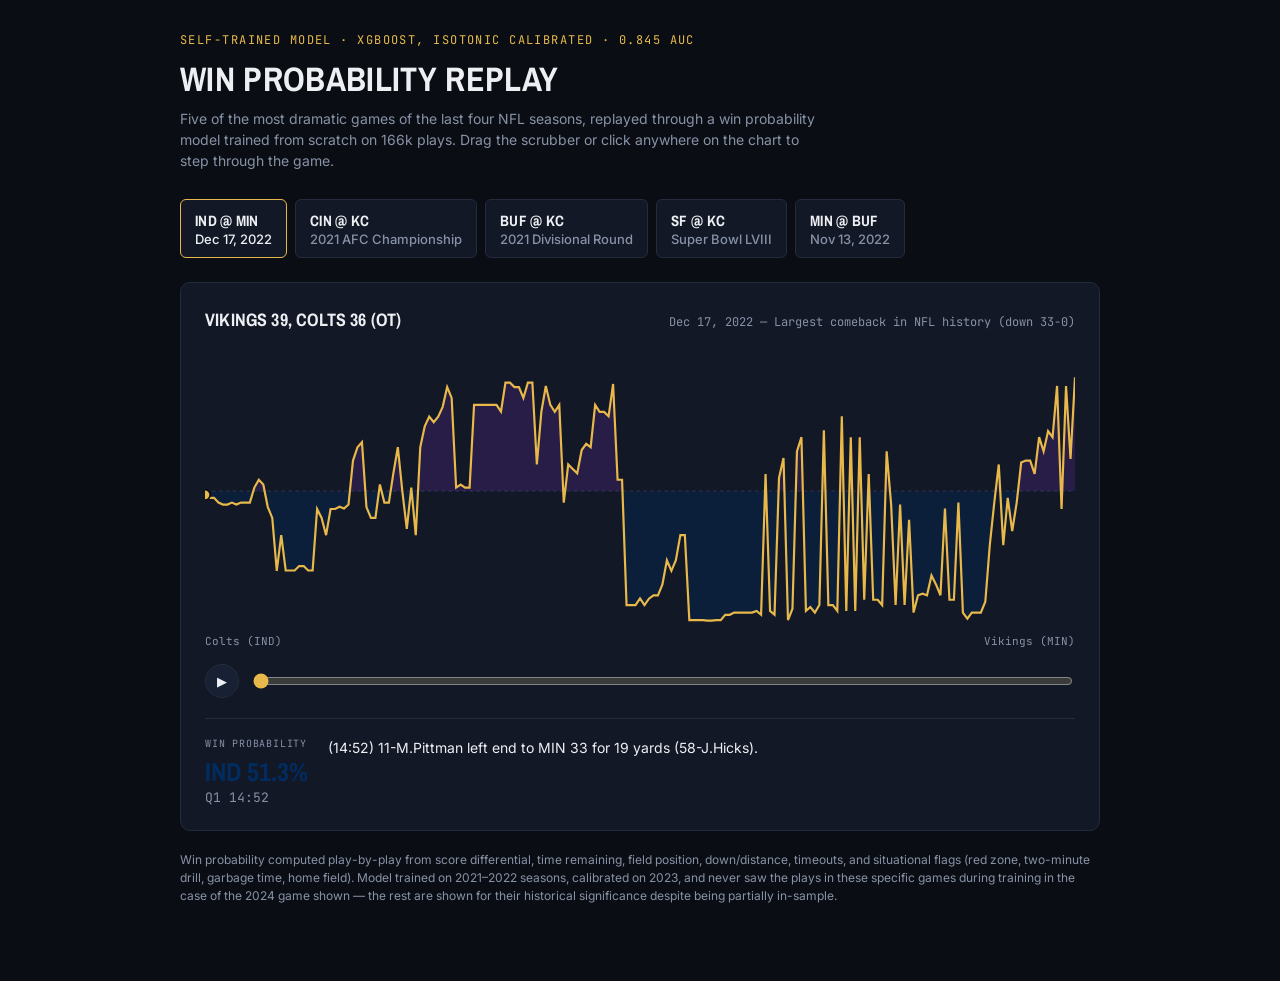
==== frontend/index.html @ 07e44526 "Add semantic HTML, meta tags, ARIA labels, and subtle motion Standalone demo was missing a viewport/" ====
<!DOCTYPE html>
<html lang="en">
<head>
<meta charset="UTF-8">
<meta name="viewport" content="width=device-width, initial-scale=1">
<title>Win Probability Replay</title>
<meta name="description" content="A win probability model trained from scratch on 166k NFL plays, replaying five of the most dramatic games of the last four seasons play by play.">
<meta name="theme-color" content="#0A0E14">
<meta property="og:type" content="website">
<meta property="og:title" content="NFL Win Probability Replay">
<meta property="og:description" content="A win probability model trained from scratch on 166k NFL plays, replaying five of the most dramatic games of the last four seasons play by play.">
<meta name="twitter:card" content="summary">
<meta name="twitter:title" content="NFL Win Probability Replay">
<meta name="twitter:description" content="A win probability model trained from scratch on 166k NFL plays, replaying five of the most dramatic games of the last four seasons play by play.">
<link rel="icon" href="data:image/svg+xml,%3Csvg xmlns='http://www.w3.org/2000/svg' viewBox='0 0 100 100'%3E%3Ctext y='.9em' font-size='90'%3E%F0%9F%8F%88%3C/text%3E%3C/svg%3E">
<link rel="preconnect" href="https://fonts.googleapis.com">
<link href="https://fonts.googleapis.com/css2?family=Archivo+Narrow:wght@600;700&family=Inter:wght@400;500;600&family=JetBrains+Mono:wght@400;500&display=swap" rel="stylesheet">
<style>
  :root {
    --bg: #0A0E14;
    --panel: #121826;
    --panel-2: #182034;
    --border: #232B3D;
    --text: #EDEFF3;
    --text-secondary: #8892A6;
    --gold: #E8B94A;
  }
  * { box-sizing: border-box; }
  body {
    margin: 0;
    background: var(--bg);
    color: var(--text);
    font-family: 'Inter', system-ui, sans-serif;
    padding: 32px 24px 64px;
  }
  .wrap { max-width: 920px; margin: 0 auto; }
  .eyebrow {
    font-family: 'JetBrains Mono', monospace;
    font-size: 12px;
    letter-spacing: 0.12em;
    text-transform: uppercase;
    color: var(--gold);
    margin: 0 0 8px;
  }
  h1 {
    font-family: 'Archivo Narrow', sans-serif;
    font-weight: 700;
    font-size: 34px;
    letter-spacing: 0.01em;
    margin: 0 0 6px;
    text-transform: uppercase;
  }
  .sub {
    color: var(--text-secondary);
    font-size: 14px;
    margin: 0 0 28px;
    max-width: 640px;
    line-height: 1.5;
  }
  .game-picker {
    display: flex;
    flex-wrap: wrap;
    gap: 8px;
    margin-bottom: 24px;
  }
  .game-btn {
    background: var(--panel);
    border: 1px solid var(--border);
    color: var(--text-secondary);
    font-family: 'Inter', sans-serif;
    font-size: 13px;
    font-weight: 500;
    padding: 10px 14px;
    border-radius: 6px;
    cursor: pointer;
    text-align: left;
    transition: border-color 0.15s ease, color 0.15s ease, transform 0.15s ease;
  }
  .game-btn:hover { border-color: #3A445C; transform: translateY(-1px); }
  .game-btn:active { transform: translateY(0); }
  .game-btn.active {
    border-color: var(--gold);
    color: var(--text);
  }
  .game-btn .matchup {
    font-family: 'Archivo Narrow', sans-serif;
    font-weight: 700;
    font-size: 15px;
    color: var(--text);
    text-transform: uppercase;
    letter-spacing: 0.02em;
  }
  .panel {
    background: var(--panel);
    border: 1px solid var(--border);
    border-radius: 10px;
    padding: 24px;
  }
  .panel-content {
    animation: wp-fade-in 0.25s ease;
  }
  @keyframes wp-fade-in {
    from { opacity: 0; transform: translateY(2px); }
    to { opacity: 1; transform: translateY(0); }
  }
  .panel-header {
    display: flex;
    justify-content: space-between;
    align-items: baseline;
    margin-bottom: 4px;
    flex-wrap: wrap;
    gap: 8px;
  }
  .game-title {
    font-family: 'Archivo Narrow', sans-serif;
    font-weight: 700;
    font-size: 18px;
    text-transform: uppercase;
    letter-spacing: 0.01em;
  }
  .game-context {
    font-size: 12px;
    color: var(--text-secondary);
    font-family: 'JetBrains Mono', monospace;
  }
  .chart-area { position: relative; margin: 20px 0 8px; }
  svg { display: block; width: 100%; height: auto; cursor: crosshair; }
  .team-labels {
    display: flex;
    justify-content: space-between;
    font-family: 'JetBrains Mono', monospace;
    font-size: 11px;
    color: var(--text-secondary);
    margin-top: -4px;
  }
  .readout {
    margin-top: 20px;
    padding-top: 18px;
    border-top: 1px solid var(--border);
    display: flex;
    gap: 20px;
    align-items: flex-start;
  }
  .readout-stat { flex-shrink: 0; min-width: 96px; }
  .readout-label {
    font-family: 'JetBrains Mono', monospace;
    font-size: 10px;
    text-transform: uppercase;
    letter-spacing: 0.08em;
    color: var(--text-secondary);
    margin-bottom: 4px;
  }
  .readout-value {
    font-family: 'Archivo Narrow', sans-serif;
    font-weight: 700;
    font-size: 26px;
  }
  .readout-time {
    font-family: 'JetBrains Mono', monospace;
    font-size: 13px;
    color: var(--text-secondary);
  }
  .readout-desc {
    font-size: 14px;
    line-height: 1.5;
    color: var(--text);
    flex: 1;
  }
  .controls {
    display: flex;
    align-items: center;
    gap: 12px;
    margin-top: 16px;
  }
  .play-btn {
    background: var(--panel-2);
    border: 1px solid var(--border);
    color: var(--text);
    width: 34px; height: 34px;
    border-radius: 50%;
    cursor: pointer;
    display: flex;
    align-items: center;
    justify-content: center;
    font-size: 13px;
    flex-shrink: 0;
  }
  .play-btn:hover { border-color: var(--gold); }
  .play-btn:active { transform: scale(0.92); }
  .play-btn {
    transition: border-color 0.15s ease, transform 0.1s ease;
  }
  input[type="range"] {
    flex: 1;
    accent-color: var(--gold);
  }
  #scrubDot {
    transition: cx 0.12s linear, cy 0.12s linear;
  }
  .footnote {
    font-size: 12px;
    color: var(--text-secondary);
    margin-top: 20px;
    line-height: 1.5;
  }
  :focus-visible {
    outline: 2px solid var(--gold);
    outline-offset: 2px;
  }
  @media (prefers-reduced-motion: reduce) {
    * { transition-duration: 0.01ms !important; animation-duration: 0.01ms !important; }
  }
</style>
</head>
<body>
<div class="wrap">
  <header>
    <p class="eyebrow">Self-trained model &middot; XGBoost, isotonic calibrated &middot; 0.845 AUC</p>
    <h1>Win probability replay</h1>
    <p class="sub">Five of the most dramatic games of the last four NFL seasons, replayed through a win probability model trained from scratch on 166k plays. Drag the scrubber or click anywhere on the chart to step through the game.</p>
  </header>

  <main>
    <div class="game-picker" id="gamePicker" role="group" aria-label="Select a game to replay"></div>

    <div class="panel">
      <div class="panel-content">
        <div class="panel-header">
          <div class="game-title" id="gameTitle"></div>
          <div class="game-context" id="gameContext"></div>
        </div>
        <div class="chart-area">
          <svg id="chart" viewBox="0 0 1000 320" preserveAspectRatio="none" role="img" aria-label="Win probability chart for the selected play"></svg>
        </div>
        <div class="team-labels">
          <span id="awayLabel"></span>
          <span id="homeLabel"></span>
        </div>
        <div class="controls">
          <button class="play-btn" id="playBtn" aria-label="Play" aria-pressed="false">&#9654;</button>
          <input type="range" id="scrubber" min="0" max="100" value="0" aria-label="Play scrubber">
        </div>
        <div class="readout" aria-live="polite">
          <div class="readout-stat">
            <div class="readout-label">Win probability</div>
            <div class="readout-value" id="wpValue">--</div>
            <div class="readout-time" id="timeValue">--</div>
          </div>
          <div class="readout-desc" id="descValue">Select a play to see the win probability swing.</div>
        </div>
      </div>
    </div>
  </main>

  <footer>
    <p class="footnote">Win probability computed play-by-play from score differential, time remaining, field position, down/distance, timeouts, and situational flags (red zone, two-minute drill, garbage time, home field). Model trained on 2021&ndash;2022 seasons, calibrated on 2023, and never saw the plays in these specific games during training in the case of the 2024 game shown &mdash; the rest are shown for their historical significance despite being partially in-sample.</p>
  </footer>
</div>

<script>
const TEAM_COLORS = {
  MIN: '#4F2683', IND: '#002C5F', KC: '#E31837', CIN: '#FB4F14',
  BUF: '#00338D', SF: '#AA0000'
};
const TEAM_NAMES = {
  MIN: 'Vikings', IND: 'Colts', KC: 'Chiefs', CIN: 'Bengals',
  BUF: 'Bills', SF: '49ers'
};

let GAMES = {};
let currentGameId = null;
let playIndex = 0;
let playTimer = null;

async function loadData() {
  const res = await fetch('games_data.json');
  if (!res.ok) throw new Error(`Failed to fetch games_data.json (${res.status})`);
  GAMES = await res.json();
  const ids = Object.keys(GAMES);
  buildPicker(ids);
  selectGame(ids[0]);
}

function buildPicker(ids) {
  const picker = document.getElementById('gamePicker');
  picker.innerHTML = '';
  ids.forEach(id => {
    const g = GAMES[id];
    const btn = document.createElement('button');
    btn.className = 'game-btn' + (id === currentGameId ? ' active' : '');
    btn.setAttribute('aria-pressed', id === currentGameId ? 'true' : 'false');
    btn.innerHTML = `<div class="matchup">${g.away} @ ${g.home}</div><div>${g.label.split(' \u2014 ')[1] || ''}</div>`;
    btn.onclick = () => selectGame(id);
    btn.dataset.id = id;
    picker.appendChild(btn);
  });
}

function selectGame(id) {
  currentGameId = id;
  playIndex = 0;
  stopPlay();
  document.querySelectorAll('.game-btn').forEach(b => {
    const isActive = b.dataset.id === id;
    b.classList.toggle('active', isActive);
    b.setAttribute('aria-pressed', isActive ? 'true' : 'false');
  });
  const g = GAMES[id];
  document.getElementById('gameTitle').textContent = g.label.split(' \u2014 ')[0];
  document.getElementById('gameContext').textContent = g.label.split(' \u2014 ').slice(1).join(' \u2014 ');
  document.getElementById('awayLabel').textContent = `${TEAM_NAMES[g.away] || g.away} (${g.away})`;
  document.getElementById('homeLabel').textContent = `${TEAM_NAMES[g.home] || g.home} (${g.home})`;
  document.getElementById('scrubber').max = g.plays.length - 1;
  document.getElementById('scrubber').value = 0;
  drawChart(g);
  updateReadout(0);

  // Retrigger the fade-in whisper on the panel content each time the game changes.
  const content = document.querySelector('.panel-content');
  content.style.animation = 'none';
  void content.offsetWidth;
  content.style.animation = '';
}

function drawChart(g) {
  const svg = document.getElementById('chart');
  const n = g.plays.length;
  const W = 1000, H = 320, MID = H / 2;
  const homeColor = TEAM_COLORS[g.home] || '#E8B94A';
  const awayColor = TEAM_COLORS[g.away] || '#5FA8D3';

  const pts = g.plays.map((p, i) => {
    const x = (i / (n - 1)) * W;
    const y = H - (p[2] / 100) * H;
    return [x, y];
  });

  const linePath = 'M ' + pts.map(p => p.join(',')).join(' L ');
  const areaAbove = 'M0,' + MID + ' L ' + pts.map(p => p.join(',')).join(' L ') + ' L ' + W + ',' + MID + ' Z';

  svg.innerHTML = `
    <line x1="0" y1="${MID}" x2="${W}" y2="${MID}" stroke="#232B3D" stroke-width="2" stroke-dasharray="4,4"/>
    <clipPath id="clipAbove"><rect x="0" y="0" width="${W}" height="${MID}"/></clipPath>
    <clipPath id="clipBelow"><rect x="0" y="${MID}" width="${W}" height="${MID}"/></clipPath>
    <path d="${areaAbove}" fill="${homeColor}" fill-opacity="0.35" clip-path="url(#clipAbove)"/>
    <path d="${areaAbove}" fill="${awayColor}" fill-opacity="0.35" clip-path="url(#clipBelow)"/>
    <path d="${linePath}" fill="none" stroke="#E8B94A" stroke-width="2.5"/>
    <circle id="scrubDot" cx="0" cy="${MID}" r="6" fill="#E8B94A" stroke="#0A0E14" stroke-width="2"/>
  `;

  svg.onclick = (e) => {
    const rect = svg.getBoundingClientRect();
    const frac = (e.clientX - rect.left) / rect.width;
    const idx = Math.round(frac * (n - 1));
    playIndex = Math.max(0, Math.min(n - 1, idx));
    document.getElementById('scrubber').value = playIndex;
    updateReadout(playIndex);
  };
}

function updateReadout(idx) {
  const g = GAMES[currentGameId];
  const p = g.plays[idx];
  const [q, secsLeft, homeWp, desc] = p;
  const dot = document.getElementById('scrubDot');
  const n = g.plays.length;
  const x = (idx / (n - 1)) * 1000;
  const y = 320 - (homeWp / 100) * 320;
  if (dot) { dot.setAttribute('cx', x); dot.setAttribute('cy', y); }

  const leadingTeam = homeWp >= 50 ? g.home : g.away;
  const leadingPct = homeWp >= 50 ? homeWp : 100 - homeWp;
  document.getElementById('wpValue').textContent = `${leadingTeam} ${leadingPct.toFixed(1)}%`;
  document.getElementById('wpValue').style.color = TEAM_COLORS[leadingTeam] || '#E8B94A';

  // secsLeft counts down within the current period (max 900, i.e. 15:00).
  // secsLeft % 900 === 0 means the period just started (15:00 on the clock),
  // not that no time remains - `|| 900` corrects that edge case.
  const inQuarter = secsLeft % 900 || (secsLeft > 0 ? 900 : 0);
  const mm = Math.floor(inQuarter / 60);
  const ss = Math.floor(inQuarter % 60);
  document.getElementById('timeValue').textContent = `Q${q} ${mm}:${ss.toString().padStart(2,'0')}`;
  document.getElementById('descValue').textContent = desc || '(No play description)';
}

document.getElementById('scrubber').addEventListener('input', (e) => {
  playIndex = parseInt(e.target.value);
  updateReadout(playIndex);
});

function stopPlay() {
  clearInterval(playTimer);
  playTimer = null;
  const btn = document.getElementById('playBtn');
  btn.innerHTML = '&#9654;';
  btn.setAttribute('aria-label', 'Play');
  btn.setAttribute('aria-pressed', 'false');
}

function togglePlay() {
  const g = GAMES[currentGameId];
  if (playTimer) {
    stopPlay();
    return;
  }
  if (playIndex >= g.plays.length - 1) playIndex = 0;
  const btn = document.getElementById('playBtn');
  btn.innerHTML = '&#10074;&#10074;';
  btn.setAttribute('aria-label', 'Pause');
  btn.setAttribute('aria-pressed', 'true');
  playTimer = setInterval(() => {
    playIndex++;
    if (playIndex >= g.plays.length) {
      stopPlay();
      playIndex = g.plays.length - 1;
      return;
    }
    document.getElementById('scrubber').value = playIndex;
    updateReadout(playIndex);
  }, 90);
}

document.getElementById('playBtn').addEventListener('click', togglePlay);

document.addEventListener('keydown', (e) => {
  const g = GAMES[currentGameId];
  if (!g) return;
  if (e.key === 'ArrowRight') {
    e.preventDefault();
    stopPlay();
    playIndex = Math.min(g.plays.length - 1, playIndex + 1);
    document.getElementById('scrubber').value = playIndex;
    updateReadout(playIndex);
  } else if (e.key === 'ArrowLeft') {
    e.preventDefault();
    stopPlay();
    playIndex = Math.max(0, playIndex - 1);
    document.getElementById('scrubber').value = playIndex;
    updateReadout(playIndex);
  } else if (e.key === ' ') {
    e.preventDefault();
    togglePlay();
  }
});

loadData().catch((err) => {
  console.error(err);
  document.getElementById('gameTitle').textContent = 'Failed to load game data';
  document.getElementById('gameContext').textContent = String(err.message || err);
});
</script>
</body>
</html>
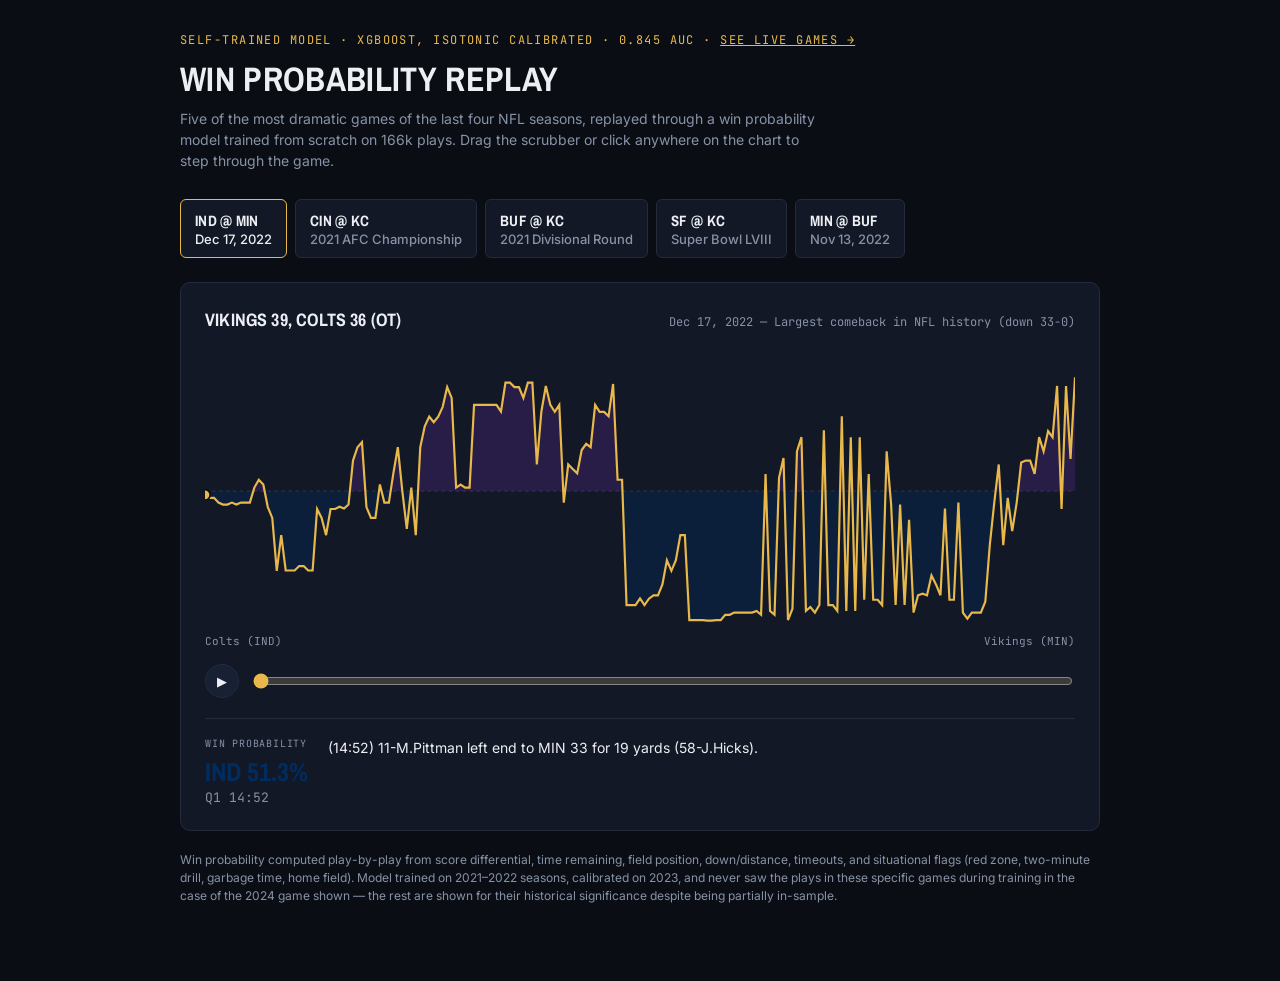
==== commit 01c2c8e5: "Link the live tracker from the homepage live.html shipped with no way to find it from index.html - a" ====
--- a/frontend/index.html
+++ b/frontend/index.html
@@ -42,6 +42,7 @@
     color: var(--gold);
     margin: 0 0 8px;
   }
+  .eyebrow a { color: inherit; }
   h1 {
     font-family: 'Archivo Narrow', sans-serif;
     font-weight: 700;
@@ -215,7 +216,7 @@
 <body>
 <div class="wrap">
   <header>
-    <p class="eyebrow">Self-trained model &middot; XGBoost, isotonic calibrated &middot; 0.845 AUC</p>
+    <p class="eyebrow">Self-trained model &middot; XGBoost, isotonic calibrated &middot; 0.845 AUC &middot; <a href="./live.html">See live games &rarr;</a></p>
     <h1>Win probability replay</h1>
     <p class="sub">Five of the most dramatic games of the last four NFL seasons, replayed through a win probability model trained from scratch on 166k plays. Drag the scrubber or click anywhere on the chart to step through the game.</p>
   </header>
@@ -258,13 +259,28 @@
 </div>
 
 <script>
+// Covers all 32 teams so the live tracker can show any matchup, not just
+// the 6 teams in the showcase replays. WAS/WSH both map to Washington -
+// nflverse (historical showcase data) uses "WAS", ESPN (live feed) uses "WSH".
 const TEAM_COLORS = {
-  MIN: '#4F2683', IND: '#002C5F', KC: '#E31837', CIN: '#FB4F14',
-  BUF: '#00338D', SF: '#AA0000'
+  ARI: '#97233F', ATL: '#A71930', BAL: '#241773', BUF: '#00338D',
+  CAR: '#0085CA', CHI: '#0B162A', CIN: '#FB4F14', CLE: '#311D00',
+  DAL: '#041E42', DEN: '#002244', DET: '#0076B6', GB: '#203731',
+  HOU: '#03202F', IND: '#002C5F', JAX: '#101820', KC: '#E31837',
+  LAC: '#0080C6', LAR: '#003594', LV: '#A5ACAF', MIA: '#008E97',
+  MIN: '#4F2683', NE: '#002244', NO: '#D3BC8D', NYG: '#0B2265',
+  NYJ: '#125740', PHI: '#004C54', PIT: '#FFB612', SEA: '#69BE28',
+  SF: '#AA0000', TB: '#D50A0A', TEN: '#4B92DB', WAS: '#5A1414', WSH: '#5A1414'
 };
 const TEAM_NAMES = {
-  MIN: 'Vikings', IND: 'Colts', KC: 'Chiefs', CIN: 'Bengals',
-  BUF: 'Bills', SF: '49ers'
+  ARI: 'Cardinals', ATL: 'Falcons', BAL: 'Ravens', BUF: 'Bills',
+  CAR: 'Panthers', CHI: 'Bears', CIN: 'Bengals', CLE: 'Browns',
+  DAL: 'Cowboys', DEN: 'Broncos', DET: 'Lions', GB: 'Packers',
+  HOU: 'Texans', IND: 'Colts', JAX: 'Jaguars', KC: 'Chiefs',
+  LAC: 'Chargers', LAR: 'Rams', LV: 'Raiders', MIA: 'Dolphins',
+  MIN: 'Vikings', NE: 'Patriots', NO: 'Saints', NYG: 'Giants',
+  NYJ: 'Jets', PHI: 'Eagles', PIT: 'Steelers', SEA: 'Seahawks',
+  SF: '49ers', TB: 'Buccaneers', TEN: 'Titans', WAS: 'Commanders', WSH: 'Commanders'
 };
 
 let GAMES = {};
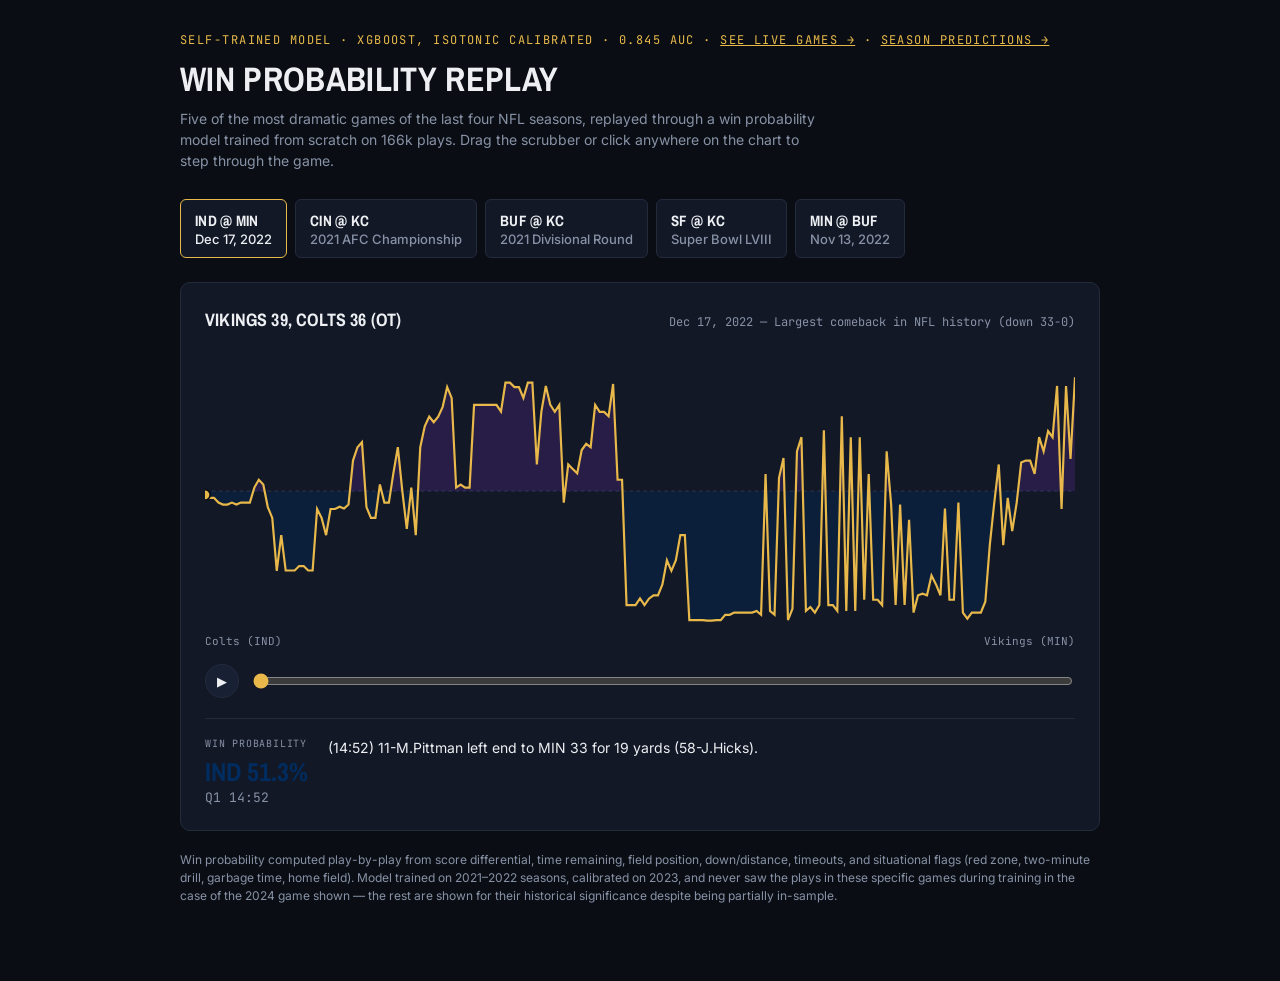
==== commit 95098434: "Add pregame win probability and spread predictor Predicts a game's outcome before kickoff using team" ====
--- a/frontend/index.html
+++ b/frontend/index.html
@@ -216,7 +216,7 @@
 <body>
 <div class="wrap">
   <header>
-    <p class="eyebrow">Self-trained model &middot; XGBoost, isotonic calibrated &middot; 0.845 AUC &middot; <a href="./live.html">See live games &rarr;</a></p>
+    <p class="eyebrow">Self-trained model &middot; XGBoost, isotonic calibrated &middot; 0.845 AUC &middot; <a href="./live.html">See live games &rarr;</a> &middot; <a href="./season.html">Season predictions &rarr;</a></p>
     <h1>Win probability replay</h1>
     <p class="sub">Five of the most dramatic games of the last four NFL seasons, replayed through a win probability model trained from scratch on 166k plays. Drag the scrubber or click anywhere on the chart to step through the game.</p>
   </header>
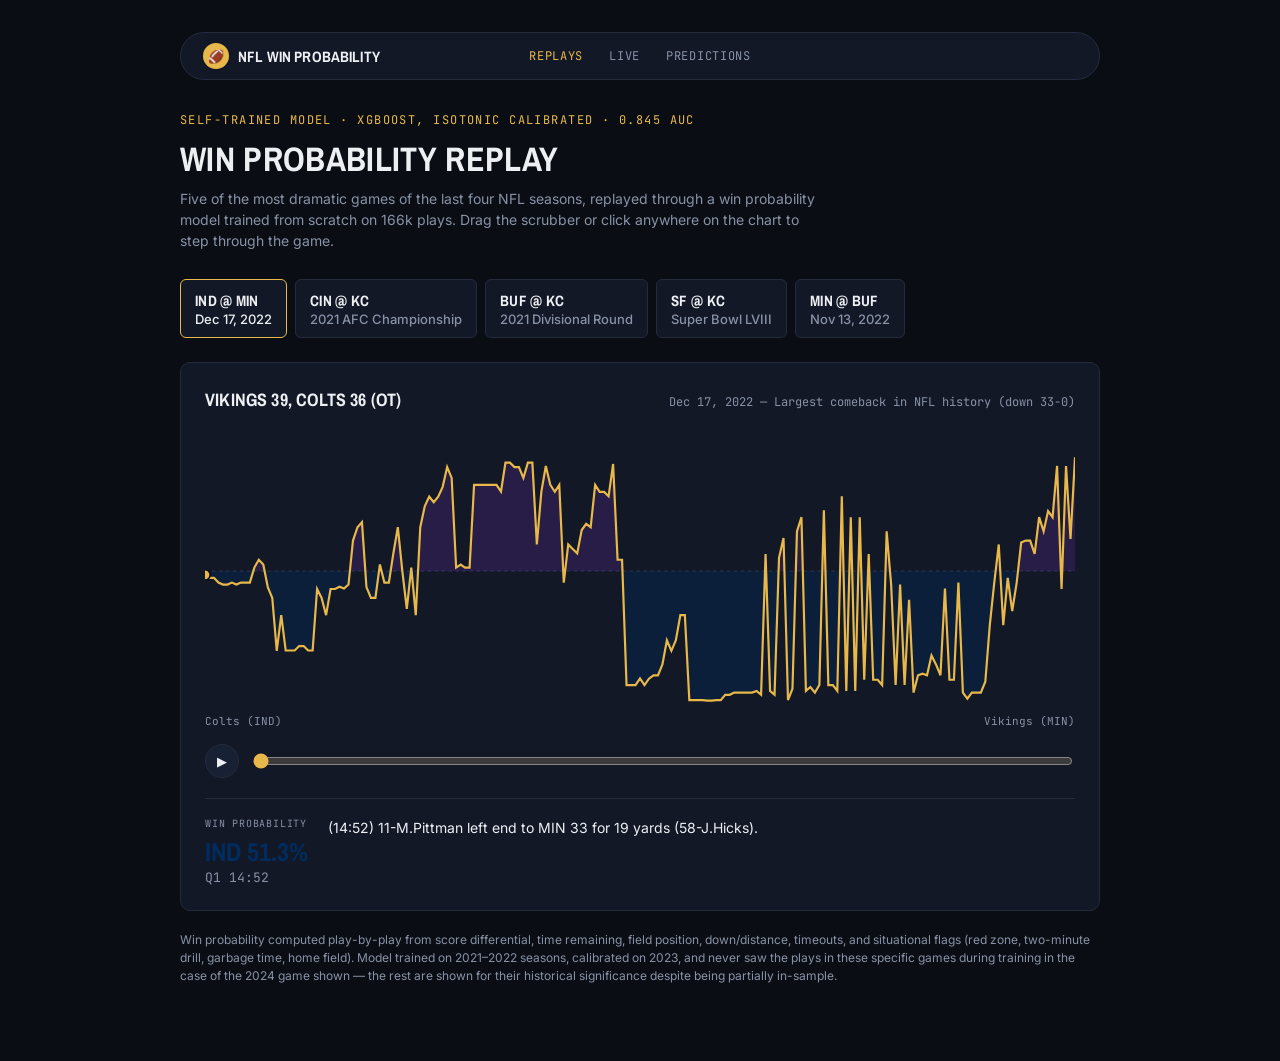
==== commit 13e93725: "Redesign header into a pill-shaped navbar Replaces the old eyebrow-line-with-inline-links pattern on" ====
--- a/frontend/index.html
+++ b/frontend/index.html
@@ -34,6 +34,63 @@
     padding: 32px 24px 64px;
   }
   .wrap { max-width: 920px; margin: 0 auto; }
+  .topnav {
+    display: grid;
+    grid-template-columns: 1fr auto 1fr;
+    align-items: center;
+    gap: 12px;
+    background: var(--panel);
+    border: 1px solid var(--border);
+    border-radius: 999px;
+    padding: 10px 22px;
+    margin-bottom: 32px;
+  }
+  .topnav-brand {
+    justify-self: start;
+    display: flex;
+    align-items: center;
+    gap: 9px;
+    color: var(--text);
+    text-decoration: none;
+    font-family: 'Archivo Narrow', sans-serif;
+    font-weight: 700;
+    font-size: 15px;
+    letter-spacing: 0.01em;
+    text-transform: uppercase;
+    white-space: nowrap;
+  }
+  .topnav-badge {
+    width: 26px;
+    height: 26px;
+    flex-shrink: 0;
+    border-radius: 50%;
+    background: var(--gold);
+    display: flex;
+    align-items: center;
+    justify-content: center;
+    font-size: 13px;
+  }
+  .topnav-links {
+    justify-self: center;
+    display: flex;
+    gap: 26px;
+    font-family: 'JetBrains Mono', monospace;
+    font-size: 12px;
+    letter-spacing: 0.06em;
+    text-transform: uppercase;
+  }
+  .topnav-links a {
+    color: var(--text-secondary);
+    text-decoration: none;
+    transition: color 0.15s ease;
+  }
+  .topnav-links a:hover { color: var(--text); }
+  .topnav-links a.active { color: var(--gold); }
+  .topnav-right { justify-self: end; }
+  @media (max-width: 560px) {
+    .topnav { grid-template-columns: 1fr; justify-items: center; border-radius: 20px; row-gap: 10px; padding: 16px 18px; }
+    .topnav-brand, .topnav-links { justify-self: center; }
+  }
   .eyebrow {
     font-family: 'JetBrains Mono', monospace;
     font-size: 12px;
@@ -215,8 +272,21 @@
 </head>
 <body>
 <div class="wrap">
+  <nav class="topnav" aria-label="Site">
+    <a class="topnav-brand" href="./index.html">
+      <span class="topnav-badge" aria-hidden="true">&#127944;</span>
+      NFL Win Probability
+    </a>
+    <div class="topnav-links">
+      <a href="./index.html" class="active" aria-current="page">Replays</a>
+      <a href="./live.html">Live</a>
+      <a href="./season.html">Predictions</a>
+    </div>
+    <span class="topnav-right"></span>
+  </nav>
+
   <header>
-    <p class="eyebrow">Self-trained model &middot; XGBoost, isotonic calibrated &middot; 0.845 AUC &middot; <a href="./live.html">See live games &rarr;</a> &middot; <a href="./season.html">Season predictions &rarr;</a></p>
+    <p class="eyebrow">Self-trained model &middot; XGBoost, isotonic calibrated &middot; 0.845 AUC</p>
     <h1>Win probability replay</h1>
     <p class="sub">Five of the most dramatic games of the last four NFL seasons, replayed through a win probability model trained from scratch on 166k plays. Drag the scrubber or click anywhere on the chart to step through the game.</p>
   </header>
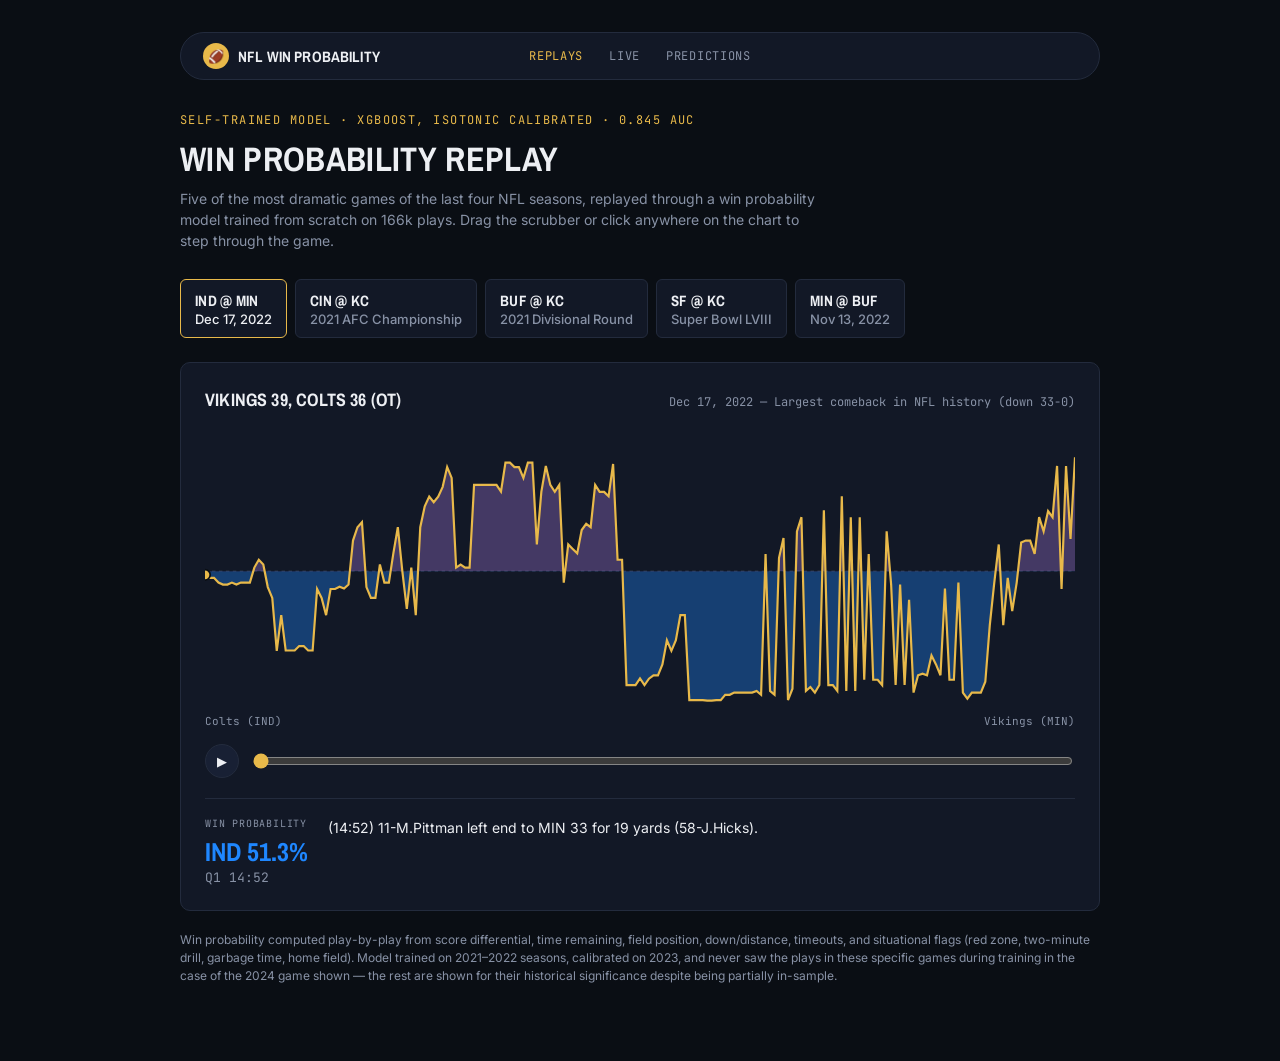
==== commit fb67930a: "Fix low-contrast team colors across all pages 26 of 32 teams' true brand colors (navy/black primarie" ====
--- a/frontend/index.html
+++ b/frontend/index.html
@@ -332,15 +332,19 @@
 // Covers all 32 teams so the live tracker can show any matchup, not just
 // the 6 teams in the showcase replays. WAS/WSH both map to Washington -
 // nflverse (historical showcase data) uses "WAS", ESPN (live feed) uses "WSH".
+// Lightened from each team's true brand color so every one is readable as
+// text/fills on our dark theme - many NFL primaries (navy, black) fail
+// WCAG AA contrast here at full darkness (HSL lightness raised per-color
+// until contrast >= 4.5:1 against the panel background, hue preserved).
 const TEAM_COLORS = {
-  ARI: '#97233F', ATL: '#A71930', BAL: '#241773', BUF: '#00338D',
-  CAR: '#0085CA', CHI: '#0B162A', CIN: '#FB4F14', CLE: '#311D00',
-  DAL: '#041E42', DEN: '#002244', DET: '#0076B6', GB: '#203731',
-  HOU: '#03202F', IND: '#002C5F', JAX: '#101820', KC: '#E31837',
-  LAC: '#0080C6', LAR: '#003594', LV: '#A5ACAF', MIA: '#008E97',
-  MIN: '#4F2683', NE: '#002244', NO: '#D3BC8D', NYG: '#0B2265',
-  NYJ: '#125740', PHI: '#004C54', PIT: '#FFB612', SEA: '#69BE28',
-  SF: '#AA0000', TB: '#D50A0A', TEN: '#4B92DB', WAS: '#5A1414', WSH: '#5A1414'
+  ARI: '#da5e7b', ATL: '#e6566e', BAL: '#8a7be5', BUF: '#3d83ff',
+  CAR: '#00a8ff', CHI: '#5d88d5', CIN: '#FB4F14', CLE: '#ff9700',
+  DAL: '#3a88f3', DEN: '#0f87ff', DET: '#00a5ff', GB: '#53ac95',
+  HOU: '#0fa3f0', IND: '#1f87ff', JAX: '#648cb4', KC: '#ec5068',
+  LAC: '#00a5ff', LAR: '#3d83ff', LV: '#A5ACAF', MIA: '#00f0ff',
+  MIN: '#a075d7', NE: '#0f87ff', NO: '#D3BC8D', NYG: '#5e83ed',
+  NYJ: '#2cd39b', PHI: '#00e7ff', PIT: '#FFB612', SEA: '#69BE28',
+  SF: '#ff3838', TB: '#f64646', TEN: '#4B92DB', WAS: '#dc6060', WSH: '#dc6060'
 };
 const TEAM_NAMES = {
   ARI: 'Cardinals', ATL: 'Falcons', BAL: 'Ravens', BUF: 'Bills',
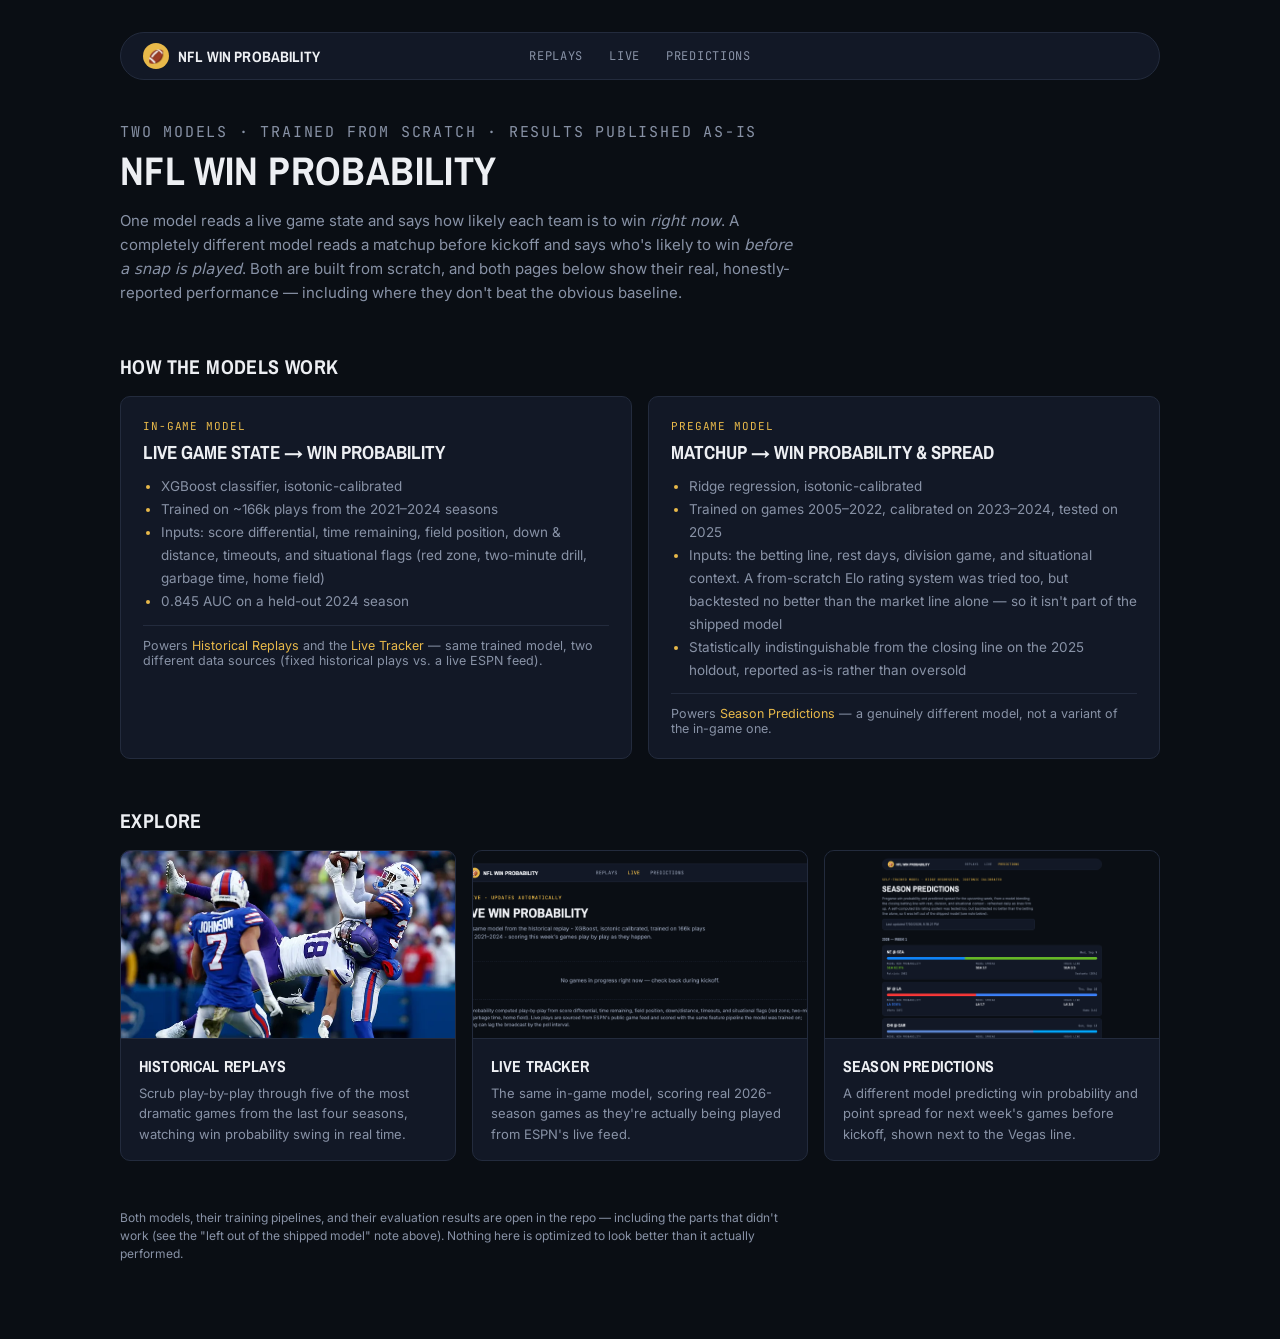
==== commit 39556f54: "Add a landing page explaining both models frontend/index.html becomes the site's actual root: a brie" ====
--- a/frontend/index.html
+++ b/frontend/index.html
@@ -3,15 +3,15 @@
 <head>
 <meta charset="UTF-8">
 <meta name="viewport" content="width=device-width, initial-scale=1">
-<title>Win Probability Replay</title>
-<meta name="description" content="A win probability model trained from scratch on 166k NFL plays, replaying five of the most dramatic games of the last four seasons play by play.">
+<title>NFL Win Probability</title>
+<meta name="description" content="Two self-trained NFL win probability models, published with their honest results: one scores live game state play by play, the other predicts games before kickoff against the betting line.">
 <meta name="theme-color" content="#0A0E14">
 <meta property="og:type" content="website">
-<meta property="og:title" content="NFL Win Probability Replay">
-<meta property="og:description" content="A win probability model trained from scratch on 166k NFL plays, replaying five of the most dramatic games of the last four seasons play by play.">
+<meta property="og:title" content="NFL Win Probability">
+<meta property="og:description" content="Two self-trained NFL win probability models, published with their honest results: one scores live game state play by play, the other predicts games before kickoff against the betting line.">
 <meta name="twitter:card" content="summary">
-<meta name="twitter:title" content="NFL Win Probability Replay">
-<meta name="twitter:description" content="A win probability model trained from scratch on 166k NFL plays, replaying five of the most dramatic games of the last four seasons play by play.">
+<meta name="twitter:title" content="NFL Win Probability">
+<meta name="twitter:description" content="Two self-trained NFL win probability models, published with their honest results.">
 <link rel="icon" href="data:image/svg+xml,%3Csvg xmlns='http://www.w3.org/2000/svg' viewBox='0 0 100 100'%3E%3Ctext y='.9em' font-size='90'%3E%F0%9F%8F%88%3C/text%3E%3C/svg%3E">
 <link rel="preconnect" href="https://fonts.googleapis.com">
 <link href="https://fonts.googleapis.com/css2?family=Archivo+Narrow:wght@600;700&family=Inter:wght@400;500;600&family=JetBrains+Mono:wght@400;500&display=swap" rel="stylesheet">
@@ -33,7 +33,7 @@
     font-family: 'Inter', system-ui, sans-serif;
     padding: 32px 24px 64px;
   }
-  .wrap { max-width: 920px; margin: 0 auto; }
+  .wrap { max-width: 1040px; margin: 0 auto; }
   .topnav {
     display: grid;
     grid-template-columns: 1fr auto 1fr;
@@ -43,7 +43,7 @@
     border: 1px solid var(--border);
     border-radius: 999px;
     padding: 10px 22px;
-    margin-bottom: 32px;
+    margin-bottom: 40px;
   }
   .topnav-brand {
     justify-self: start;
@@ -85,12 +85,13 @@
     transition: color 0.15s ease;
   }
   .topnav-links a:hover { color: var(--text); }
-  .topnav-links a.active { color: var(--gold); }
   .topnav-right { justify-self: end; }
   @media (max-width: 560px) {
     .topnav { grid-template-columns: 1fr; justify-items: center; border-radius: 20px; row-gap: 10px; padding: 16px 18px; }
     .topnav-brand, .topnav-links { justify-self: center; }
   }
+
+  .hero { max-width: 680px; margin-bottom: 48px; }
   .eyebrow {
     font-family: 'JetBrains Mono', monospace;
     font-size: 12px;
@@ -99,174 +100,130 @@
     color: var(--gold);
     margin: 0 0 8px;
   }
-  .eyebrow a { color: inherit; }
   h1 {
     font-family: 'Archivo Narrow', sans-serif;
     font-weight: 700;
-    font-size: 34px;
+    font-size: 40px;
     letter-spacing: 0.01em;
-    margin: 0 0 6px;
-    text-transform: uppercase;
-  }
-  .sub {
-    color: var(--text-secondary);
-    font-size: 14px;
-    margin: 0 0 28px;
-    max-width: 640px;
-    line-height: 1.5;
-  }
-  .game-picker {
-    display: flex;
-    flex-wrap: wrap;
-    gap: 8px;
-    margin-bottom: 24px;
-  }
-  .game-btn {
-    background: var(--panel);
-    border: 1px solid var(--border);
-    color: var(--text-secondary);
-    font-family: 'Inter', sans-serif;
-    font-size: 13px;
-    font-weight: 500;
-    padding: 10px 14px;
-    border-radius: 6px;
-    cursor: pointer;
-    text-align: left;
-    transition: border-color 0.15s ease, color 0.15s ease, transform 0.15s ease;
-  }
-  .game-btn:hover { border-color: #3A445C; transform: translateY(-1px); }
-  .game-btn:active { transform: translateY(0); }
-  .game-btn.active {
-    border-color: var(--gold);
-    color: var(--text);
-  }
-  .game-btn .matchup {
-    font-family: 'Archivo Narrow', sans-serif;
-    font-weight: 700;
+    margin: 0 0 12px;
+    text-transform: uppercase;
+  }
+  .hero p {
+    color: var(--text-secondary);
     font-size: 15px;
-    color: var(--text);
+    line-height: 1.6;
+    margin: 0;
+  }
+
+  h2 {
+    font-family: 'Archivo Narrow', sans-serif;
+    font-weight: 700;
+    font-size: 20px;
     text-transform: uppercase;
     letter-spacing: 0.02em;
-  }
-  .panel {
+    margin: 0 0 16px;
+  }
+  section { margin-bottom: 48px; }
+
+  .model-grid {
+    display: grid;
+    grid-template-columns: 1fr 1fr;
+    gap: 16px;
+  }
+  @media (max-width: 720px) { .model-grid { grid-template-columns: 1fr; } }
+  .model-card {
     background: var(--panel);
     border: 1px solid var(--border);
     border-radius: 10px;
-    padding: 24px;
-  }
-  .panel-content {
-    animation: wp-fade-in 0.25s ease;
-  }
-  @keyframes wp-fade-in {
-    from { opacity: 0; transform: translateY(2px); }
-    to { opacity: 1; transform: translateY(0); }
-  }
-  .panel-header {
-    display: flex;
-    justify-content: space-between;
-    align-items: baseline;
-    margin-bottom: 4px;
-    flex-wrap: wrap;
-    gap: 8px;
-  }
-  .game-title {
-    font-family: 'Archivo Narrow', sans-serif;
-    font-weight: 700;
-    font-size: 18px;
-    text-transform: uppercase;
-    letter-spacing: 0.01em;
-  }
-  .game-context {
-    font-size: 12px;
-    color: var(--text-secondary);
-    font-family: 'JetBrains Mono', monospace;
-  }
-  .chart-area { position: relative; margin: 20px 0 8px; }
-  svg { display: block; width: 100%; height: auto; cursor: crosshair; }
-  .team-labels {
-    display: flex;
-    justify-content: space-between;
+    padding: 22px;
+  }
+  .model-card .kind {
     font-family: 'JetBrains Mono', monospace;
     font-size: 11px;
-    color: var(--text-secondary);
-    margin-top: -4px;
-  }
-  .readout {
-    margin-top: 20px;
-    padding-top: 18px;
+    letter-spacing: 0.08em;
+    text-transform: uppercase;
+    color: var(--gold);
+    margin-bottom: 6px;
+  }
+  .model-card h3 {
+    font-family: 'Archivo Narrow', sans-serif;
+    font-weight: 700;
+    font-size: 19px;
+    text-transform: uppercase;
+    margin: 0 0 10px;
+  }
+  .model-card ul {
+    margin: 0 0 12px;
+    padding-left: 18px;
+    color: var(--text-secondary);
+    font-size: 13.5px;
+    line-height: 1.7;
+  }
+  .model-card ul li::marker { color: var(--gold); }
+  .model-card .powers {
+    font-size: 12.5px;
+    color: var(--text-secondary);
     border-top: 1px solid var(--border);
-    display: flex;
-    gap: 20px;
-    align-items: flex-start;
-  }
-  .readout-stat { flex-shrink: 0; min-width: 96px; }
-  .readout-label {
-    font-family: 'JetBrains Mono', monospace;
-    font-size: 10px;
-    text-transform: uppercase;
-    letter-spacing: 0.08em;
-    color: var(--text-secondary);
-    margin-bottom: 4px;
-  }
-  .readout-value {
-    font-family: 'Archivo Narrow', sans-serif;
-    font-weight: 700;
-    font-size: 26px;
-  }
-  .readout-time {
-    font-family: 'JetBrains Mono', monospace;
+    padding-top: 12px;
+    margin-top: auto;
+  }
+  .model-card .powers a { color: var(--gold); text-decoration: none; }
+  .model-card .powers a:hover { text-decoration: underline; }
+  .model-card.honest {
+    color: var(--text);
+  }
+
+  .page-grid {
+    display: grid;
+    grid-template-columns: repeat(3, 1fr);
+    gap: 16px;
+  }
+  @media (max-width: 820px) { .page-grid { grid-template-columns: 1fr; } }
+  .page-card {
+    display: block;
+    background: var(--panel);
+    border: 1px solid var(--border);
+    border-radius: 10px;
+    overflow: hidden;
+    text-decoration: none;
+    color: var(--text);
+    transition: border-color 0.15s ease, transform 0.15s ease;
+  }
+  .page-card:hover { border-color: var(--gold); transform: translateY(-2px); }
+  .page-card-thumb {
+    width: 100%;
+    aspect-ratio: 16 / 9;
+    object-fit: cover;
+    object-position: top center;
+    display: block;
+    background: var(--panel-2);
+    border-bottom: 1px solid var(--border);
+  }
+  .page-card-body { padding: 16px 18px; }
+  .page-card h3 {
+    font-family: 'Archivo Narrow', sans-serif;
+    font-weight: 700;
+    font-size: 16px;
+    text-transform: uppercase;
+    letter-spacing: 0.01em;
+    margin: 0 0 6px;
+  }
+  .page-card p {
     font-size: 13px;
     color: var(--text-secondary);
-  }
-  .readout-desc {
-    font-size: 14px;
-    line-height: 1.5;
-    color: var(--text);
-    flex: 1;
-  }
-  .controls {
-    display: flex;
-    align-items: center;
-    gap: 12px;
-    margin-top: 16px;
-  }
-  .play-btn {
-    background: var(--panel-2);
-    border: 1px solid var(--border);
-    color: var(--text);
-    width: 34px; height: 34px;
-    border-radius: 50%;
-    cursor: pointer;
-    display: flex;
-    align-items: center;
-    justify-content: center;
-    font-size: 13px;
-    flex-shrink: 0;
-  }
-  .play-btn:hover { border-color: var(--gold); }
-  .play-btn:active { transform: scale(0.92); }
-  .play-btn {
-    transition: border-color 0.15s ease, transform 0.1s ease;
-  }
-  input[type="range"] {
-    flex: 1;
-    accent-color: var(--gold);
-  }
-  #scrubDot {
-    transition: cx 0.12s linear, cy 0.12s linear;
-  }
+    line-height: 1.55;
+    margin: 0;
+  }
+
   .footnote {
     font-size: 12px;
     color: var(--text-secondary);
-    margin-top: 20px;
     line-height: 1.5;
+    max-width: 680px;
   }
   :focus-visible {
     outline: 2px solid var(--gold);
     outline-offset: 2px;
-  }
-  @media (prefers-reduced-motion: reduce) {
-    * { transition-duration: 0.01ms !important; animation-duration: 0.01ms !important; }
   }
 </style>
 </head>
@@ -278,266 +235,75 @@
       NFL Win Probability
     </a>
     <div class="topnav-links">
-      <a href="./index.html" class="active" aria-current="page">Replays</a>
+      <a href="./replays.html">Replays</a>
       <a href="./live.html">Live</a>
       <a href="./season.html">Predictions</a>
     </div>
     <span class="topnav-right"></span>
   </nav>
 
-  <header>
-    <p class="eyebrow">Self-trained model &middot; XGBoost, isotonic calibrated &middot; 0.845 AUC</p>
-    <h1>Win probability replay</h1>
-    <p class="sub">Five of the most dramatic games of the last four NFL seasons, replayed through a win probability model trained from scratch on 166k plays. Drag the scrubber or click anywhere on the chart to step through the game.</p>
-  </header>
-
-  <main>
-    <div class="game-picker" id="gamePicker" role="group" aria-label="Select a game to replay"></div>
-
-    <div class="panel">
-      <div class="panel-content">
-        <div class="panel-header">
-          <div class="game-title" id="gameTitle"></div>
-          <div class="game-context" id="gameContext"></div>
-        </div>
-        <div class="chart-area">
-          <svg id="chart" viewBox="0 0 1000 320" preserveAspectRatio="none" role="img" aria-label="Win probability chart for the selected play"></svg>
-        </div>
-        <div class="team-labels">
-          <span id="awayLabel"></span>
-          <span id="homeLabel"></span>
-        </div>
-        <div class="controls">
-          <button class="play-btn" id="playBtn" aria-label="Play" aria-pressed="false">&#9654;</button>
-          <input type="range" id="scrubber" min="0" max="100" value="0" aria-label="Play scrubber">
-        </div>
-        <div class="readout" aria-live="polite">
-          <div class="readout-stat">
-            <div class="readout-label">Win probability</div>
-            <div class="readout-value" id="wpValue">--</div>
-            <div class="readout-time" id="timeValue">--</div>
-          </div>
-          <div class="readout-desc" id="descValue">Select a play to see the win probability swing.</div>
-        </div>
+  <div class="hero">
+    <p class="eyebrow">Two models &middot; trained from scratch &middot; results published as-is</p>
+    <h1>NFL win probability</h1>
+    <p>One model reads a live game state and says how likely each team is to win <em>right now</em>. A completely different model reads a matchup before kickoff and says who's likely to win <em>before a snap is played</em>. Both are built from scratch, and both pages below show their real, honestly-reported performance &mdash; including where they don't beat the obvious baseline.</p>
+  </div>
+
+  <section>
+    <h2>How the models work</h2>
+    <div class="model-grid">
+      <div class="model-card">
+        <div class="kind">In-game model</div>
+        <h3>Live game state &rarr; win probability</h3>
+        <ul>
+          <li>XGBoost classifier, isotonic-calibrated</li>
+          <li>Trained on ~166k plays from the 2021&ndash;2024 seasons</li>
+          <li>Inputs: score differential, time remaining, field position, down &amp; distance, timeouts, and situational flags (red zone, two-minute drill, garbage time, home field)</li>
+          <li>0.845 AUC on a held-out 2024 season</li>
+        </ul>
+        <div class="powers">Powers <a href="./replays.html">Historical Replays</a> and the <a href="./live.html">Live Tracker</a> &mdash; same trained model, two different data sources (fixed historical plays vs. a live ESPN feed).</div>
+      </div>
+      <div class="model-card honest">
+        <div class="kind">Pregame model</div>
+        <h3>Matchup &rarr; win probability &amp; spread</h3>
+        <ul>
+          <li>Ridge regression, isotonic-calibrated</li>
+          <li>Trained on games 2005&ndash;2022, calibrated on 2023&ndash;2024, tested on 2025</li>
+          <li>Inputs: the betting line, rest days, division game, and situational context. A from-scratch Elo rating system was tried too, but backtested no better than the market line alone &mdash; so it isn't part of the shipped model</li>
+          <li>Statistically indistinguishable from the closing line on the 2025 holdout, reported as-is rather than oversold</li>
+        </ul>
+        <div class="powers">Powers <a href="./season.html">Season Predictions</a> &mdash; a genuinely different model, not a variant of the in-game one.</div>
       </div>
     </div>
-  </main>
-
-  <footer>
-    <p class="footnote">Win probability computed play-by-play from score differential, time remaining, field position, down/distance, timeouts, and situational flags (red zone, two-minute drill, garbage time, home field). Model trained on 2021&ndash;2022 seasons, calibrated on 2023, and never saw the plays in these specific games during training in the case of the 2024 game shown &mdash; the rest are shown for their historical significance despite being partially in-sample.</p>
-  </footer>
+  </section>
+
+  <section>
+    <h2>Explore</h2>
+    <div class="page-grid">
+      <a class="page-card" href="./replays.html">
+        <img class="page-card-thumb" src="./images/thumb-replays.webp" alt="Historical Replays screenshot">
+        <div class="page-card-body">
+          <h3>Historical replays</h3>
+          <p>Scrub play-by-play through five of the most dramatic games from the last four seasons, watching win probability swing in real time.</p>
+        </div>
+      </a>
+      <a class="page-card" href="./live.html">
+        <img class="page-card-thumb" src="./images/thumb-live.png" alt="Live Tracker screenshot">
+        <div class="page-card-body">
+          <h3>Live tracker</h3>
+          <p>The same in-game model, scoring real 2026-season games as they're actually being played from ESPN's live feed.</p>
+        </div>
+      </a>
+      <a class="page-card" href="./season.html">
+        <img class="page-card-thumb" src="./images/thumb-season.png" alt="Season Predictions screenshot">
+        <div class="page-card-body">
+          <h3>Season predictions</h3>
+          <p>A different model predicting win probability and point spread for next week's games before kickoff, shown next to the Vegas line.</p>
+        </div>
+      </a>
+    </div>
+  </section>
+
+  <p class="footnote">Both models, their training pipelines, and their evaluation results are open in the repo &mdash; including the parts that didn't work (see the "left out of the shipped model" note above). Nothing here is optimized to look better than it actually performed.</p>
 </div>
-
-<script>
-// Covers all 32 teams so the live tracker can show any matchup, not just
-// the 6 teams in the showcase replays. WAS/WSH both map to Washington -
-// nflverse (historical showcase data) uses "WAS", ESPN (live feed) uses "WSH".
-// Lightened from each team's true brand color so every one is readable as
-// text/fills on our dark theme - many NFL primaries (navy, black) fail
-// WCAG AA contrast here at full darkness (HSL lightness raised per-color
-// until contrast >= 4.5:1 against the panel background, hue preserved).
-const TEAM_COLORS = {
-  ARI: '#da5e7b', ATL: '#e6566e', BAL: '#8a7be5', BUF: '#3d83ff',
-  CAR: '#00a8ff', CHI: '#5d88d5', CIN: '#FB4F14', CLE: '#ff9700',
-  DAL: '#3a88f3', DEN: '#0f87ff', DET: '#00a5ff', GB: '#53ac95',
-  HOU: '#0fa3f0', IND: '#1f87ff', JAX: '#648cb4', KC: '#ec5068',
-  LAC: '#00a5ff', LAR: '#3d83ff', LV: '#A5ACAF', MIA: '#00f0ff',
-  MIN: '#a075d7', NE: '#0f87ff', NO: '#D3BC8D', NYG: '#5e83ed',
-  NYJ: '#2cd39b', PHI: '#00e7ff', PIT: '#FFB612', SEA: '#69BE28',
-  SF: '#ff3838', TB: '#f64646', TEN: '#4B92DB', WAS: '#dc6060', WSH: '#dc6060'
-};
-const TEAM_NAMES = {
-  ARI: 'Cardinals', ATL: 'Falcons', BAL: 'Ravens', BUF: 'Bills',
-  CAR: 'Panthers', CHI: 'Bears', CIN: 'Bengals', CLE: 'Browns',
-  DAL: 'Cowboys', DEN: 'Broncos', DET: 'Lions', GB: 'Packers',
-  HOU: 'Texans', IND: 'Colts', JAX: 'Jaguars', KC: 'Chiefs',
-  LAC: 'Chargers', LAR: 'Rams', LV: 'Raiders', MIA: 'Dolphins',
-  MIN: 'Vikings', NE: 'Patriots', NO: 'Saints', NYG: 'Giants',
-  NYJ: 'Jets', PHI: 'Eagles', PIT: 'Steelers', SEA: 'Seahawks',
-  SF: '49ers', TB: 'Buccaneers', TEN: 'Titans', WAS: 'Commanders', WSH: 'Commanders'
-};
-
-let GAMES = {};
-let currentGameId = null;
-let playIndex = 0;
-let playTimer = null;
-
-async function loadData() {
-  const res = await fetch('games_data.json');
-  if (!res.ok) throw new Error(`Failed to fetch games_data.json (${res.status})`);
-  GAMES = await res.json();
-  const ids = Object.keys(GAMES);
-  buildPicker(ids);
-  selectGame(ids[0]);
-}
-
-function buildPicker(ids) {
-  const picker = document.getElementById('gamePicker');
-  picker.innerHTML = '';
-  ids.forEach(id => {
-    const g = GAMES[id];
-    const btn = document.createElement('button');
-    btn.className = 'game-btn' + (id === currentGameId ? ' active' : '');
-    btn.setAttribute('aria-pressed', id === currentGameId ? 'true' : 'false');
-    btn.innerHTML = `<div class="matchup">${g.away} @ ${g.home}</div><div>${g.label.split(' \u2014 ')[1] || ''}</div>`;
-    btn.onclick = () => selectGame(id);
-    btn.dataset.id = id;
-    picker.appendChild(btn);
-  });
-}
-
-function selectGame(id) {
-  currentGameId = id;
-  playIndex = 0;
-  stopPlay();
-  document.querySelectorAll('.game-btn').forEach(b => {
-    const isActive = b.dataset.id === id;
-    b.classList.toggle('active', isActive);
-    b.setAttribute('aria-pressed', isActive ? 'true' : 'false');
-  });
-  const g = GAMES[id];
-  document.getElementById('gameTitle').textContent = g.label.split(' \u2014 ')[0];
-  document.getElementById('gameContext').textContent = g.label.split(' \u2014 ').slice(1).join(' \u2014 ');
-  document.getElementById('awayLabel').textContent = `${TEAM_NAMES[g.away] || g.away} (${g.away})`;
-  document.getElementById('homeLabel').textContent = `${TEAM_NAMES[g.home] || g.home} (${g.home})`;
-  document.getElementById('scrubber').max = g.plays.length - 1;
-  document.getElementById('scrubber').value = 0;
-  drawChart(g);
-  updateReadout(0);
-
-  // Retrigger the fade-in whisper on the panel content each time the game changes.
-  const content = document.querySelector('.panel-content');
-  content.style.animation = 'none';
-  void content.offsetWidth;
-  content.style.animation = '';
-}
-
-function drawChart(g) {
-  const svg = document.getElementById('chart');
-  const n = g.plays.length;
-  const W = 1000, H = 320, MID = H / 2;
-  const homeColor = TEAM_COLORS[g.home] || '#E8B94A';
-  const awayColor = TEAM_COLORS[g.away] || '#5FA8D3';
-
-  const pts = g.plays.map((p, i) => {
-    const x = (i / (n - 1)) * W;
-    const y = H - (p[2] / 100) * H;
-    return [x, y];
-  });
-
-  const linePath = 'M ' + pts.map(p => p.join(',')).join(' L ');
-  const areaAbove = 'M0,' + MID + ' L ' + pts.map(p => p.join(',')).join(' L ') + ' L ' + W + ',' + MID + ' Z';
-
-  svg.innerHTML = `
-    <line x1="0" y1="${MID}" x2="${W}" y2="${MID}" stroke="#232B3D" stroke-width="2" stroke-dasharray="4,4"/>
-    <clipPath id="clipAbove"><rect x="0" y="0" width="${W}" height="${MID}"/></clipPath>
-    <clipPath id="clipBelow"><rect x="0" y="${MID}" width="${W}" height="${MID}"/></clipPath>
-    <path d="${areaAbove}" fill="${homeColor}" fill-opacity="0.35" clip-path="url(#clipAbove)"/>
-    <path d="${areaAbove}" fill="${awayColor}" fill-opacity="0.35" clip-path="url(#clipBelow)"/>
-    <path d="${linePath}" fill="none" stroke="#E8B94A" stroke-width="2.5"/>
-    <circle id="scrubDot" cx="0" cy="${MID}" r="6" fill="#E8B94A" stroke="#0A0E14" stroke-width="2"/>
-  `;
-
-  svg.onclick = (e) => {
-    const rect = svg.getBoundingClientRect();
-    const frac = (e.clientX - rect.left) / rect.width;
-    const idx = Math.round(frac * (n - 1));
-    playIndex = Math.max(0, Math.min(n - 1, idx));
-    document.getElementById('scrubber').value = playIndex;
-    updateReadout(playIndex);
-  };
-}
-
-function updateReadout(idx) {
-  const g = GAMES[currentGameId];
-  const p = g.plays[idx];
-  const [q, secsLeft, homeWp, desc] = p;
-  const dot = document.getElementById('scrubDot');
-  const n = g.plays.length;
-  const x = (idx / (n - 1)) * 1000;
-  const y = 320 - (homeWp / 100) * 320;
-  if (dot) { dot.setAttribute('cx', x); dot.setAttribute('cy', y); }
-
-  const leadingTeam = homeWp >= 50 ? g.home : g.away;
-  const leadingPct = homeWp >= 50 ? homeWp : 100 - homeWp;
-  document.getElementById('wpValue').textContent = `${leadingTeam} ${leadingPct.toFixed(1)}%`;
-  document.getElementById('wpValue').style.color = TEAM_COLORS[leadingTeam] || '#E8B94A';
-
-  // secsLeft counts down within the current period (max 900, i.e. 15:00).
-  // secsLeft % 900 === 0 means the period just started (15:00 on the clock),
-  // not that no time remains - `|| 900` corrects that edge case.
-  const inQuarter = secsLeft % 900 || (secsLeft > 0 ? 900 : 0);
-  const mm = Math.floor(inQuarter / 60);
-  const ss = Math.floor(inQuarter % 60);
-  document.getElementById('timeValue').textContent = `Q${q} ${mm}:${ss.toString().padStart(2,'0')}`;
-  document.getElementById('descValue').textContent = desc || '(No play description)';
-}
-
-document.getElementById('scrubber').addEventListener('input', (e) => {
-  playIndex = parseInt(e.target.value);
-  updateReadout(playIndex);
-});
-
-function stopPlay() {
-  clearInterval(playTimer);
-  playTimer = null;
-  const btn = document.getElementById('playBtn');
-  btn.innerHTML = '&#9654;';
-  btn.setAttribute('aria-label', 'Play');
-  btn.setAttribute('aria-pressed', 'false');
-}
-
-function togglePlay() {
-  const g = GAMES[currentGameId];
-  if (playTimer) {
-    stopPlay();
-    return;
-  }
-  if (playIndex >= g.plays.length - 1) playIndex = 0;
-  const btn = document.getElementById('playBtn');
-  btn.innerHTML = '&#10074;&#10074;';
-  btn.setAttribute('aria-label', 'Pause');
-  btn.setAttribute('aria-pressed', 'true');
-  playTimer = setInterval(() => {
-    playIndex++;
-    if (playIndex >= g.plays.length) {
-      stopPlay();
-      playIndex = g.plays.length - 1;
-      return;
-    }
-    document.getElementById('scrubber').value = playIndex;
-    updateReadout(playIndex);
-  }, 90);
-}
-
-document.getElementById('playBtn').addEventListener('click', togglePlay);
-
-document.addEventListener('keydown', (e) => {
-  const g = GAMES[currentGameId];
-  if (!g) return;
-  if (e.key === 'ArrowRight') {
-    e.preventDefault();
-    stopPlay();
-    playIndex = Math.min(g.plays.length - 1, playIndex + 1);
-    document.getElementById('scrubber').value = playIndex;
-    updateReadout(playIndex);
-  } else if (e.key === 'ArrowLeft') {
-    e.preventDefault();
-    stopPlay();
-    playIndex = Math.max(0, playIndex - 1);
-    document.getElementById('scrubber').value = playIndex;
-    updateReadout(playIndex);
-  } else if (e.key === ' ') {
-    e.preventDefault();
-    togglePlay();
-  }
-});
-
-loadData().catch((err) => {
-  console.error(err);
-  document.getElementById('gameTitle').textContent = 'Failed to load game data';
-  document.getElementById('gameContext').textContent = String(err.message || err);
-});
-</script>
 </body>
 </html>
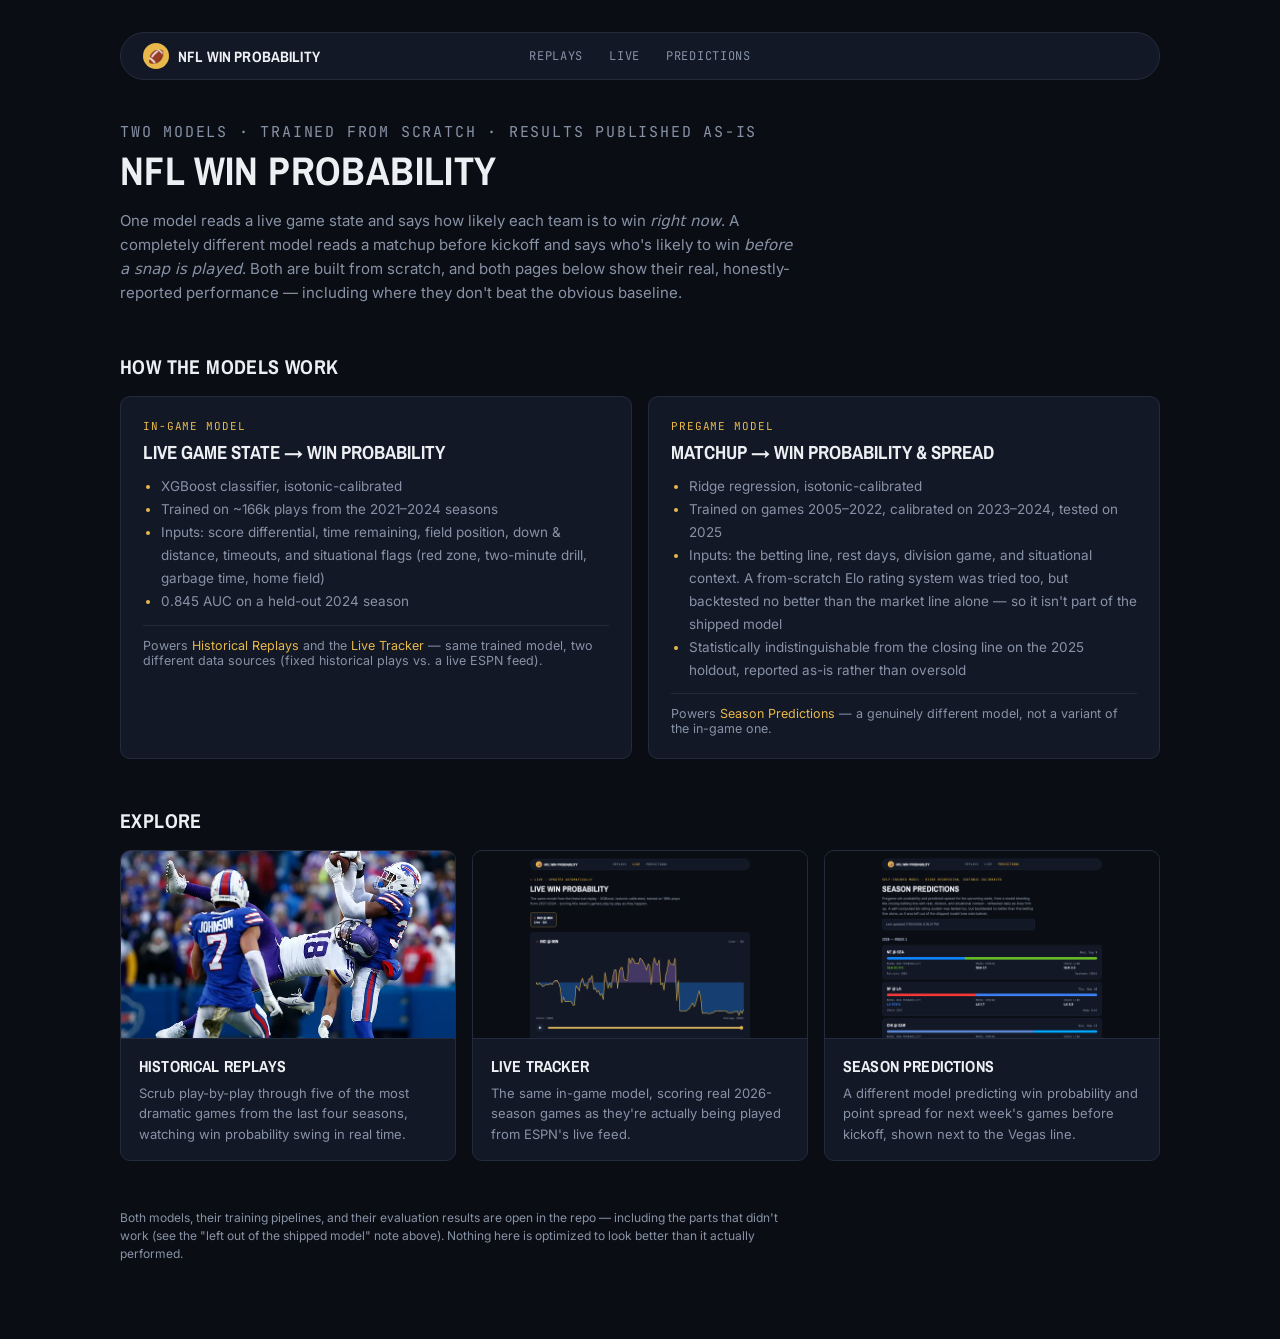
==== commit a14c4a5e: "Animate Explore thumbnails into view on scroll Adds a staggered fade/slide-up reveal to the three pa" ====
--- a/frontend/index.html
+++ b/frontend/index.html
@@ -190,6 +190,18 @@
     transition: border-color 0.15s ease, transform 0.15s ease;
   }
   .page-card:hover { border-color: var(--gold); transform: translateY(-2px); }
+  .page-card.reveal {
+    opacity: 0;
+    transform: translateY(28px);
+    transition: opacity 0.6s ease, transform 0.6s ease;
+  }
+  .page-card.reveal.in-view {
+    opacity: 1;
+    transform: translateY(0);
+  }
+  @media (prefers-reduced-motion: reduce) {
+    .page-card.reveal { opacity: 1; transform: none; transition: none; }
+  }
   .page-card-thumb {
     width: 100%;
     aspect-ratio: 16 / 9;
@@ -279,21 +291,21 @@
   <section>
     <h2>Explore</h2>
     <div class="page-grid">
-      <a class="page-card" href="./replays.html">
+      <a class="page-card reveal" href="./replays.html">
         <img class="page-card-thumb" src="./images/thumb-replays.webp" alt="Historical Replays screenshot">
         <div class="page-card-body">
           <h3>Historical replays</h3>
           <p>Scrub play-by-play through five of the most dramatic games from the last four seasons, watching win probability swing in real time.</p>
         </div>
       </a>
-      <a class="page-card" href="./live.html">
+      <a class="page-card reveal" href="./live.html">
         <img class="page-card-thumb" src="./images/thumb-live.png" alt="Live Tracker screenshot">
         <div class="page-card-body">
           <h3>Live tracker</h3>
           <p>The same in-game model, scoring real 2026-season games as they're actually being played from ESPN's live feed.</p>
         </div>
       </a>
-      <a class="page-card" href="./season.html">
+      <a class="page-card reveal" href="./season.html">
         <img class="page-card-thumb" src="./images/thumb-season.png" alt="Season Predictions screenshot">
         <div class="page-card-body">
           <h3>Season predictions</h3>
@@ -305,5 +317,20 @@
 
   <p class="footnote">Both models, their training pipelines, and their evaluation results are open in the repo &mdash; including the parts that didn't work (see the "left out of the shipped model" note above). Nothing here is optimized to look better than it actually performed.</p>
 </div>
+<script>
+  const revealCards = document.querySelectorAll('.page-card.reveal');
+  const observer = new IntersectionObserver((entries) => {
+    entries.forEach((entry) => {
+      if (entry.isIntersecting) {
+        entry.target.classList.add('in-view');
+        observer.unobserve(entry.target);
+      }
+    });
+  }, { threshold: 0.2, rootMargin: '0px 0px -40px 0px' });
+  revealCards.forEach((card, i) => {
+    card.style.transitionDelay = `${i * 90}ms`;
+    observer.observe(card);
+  });
+</script>
 </body>
 </html>
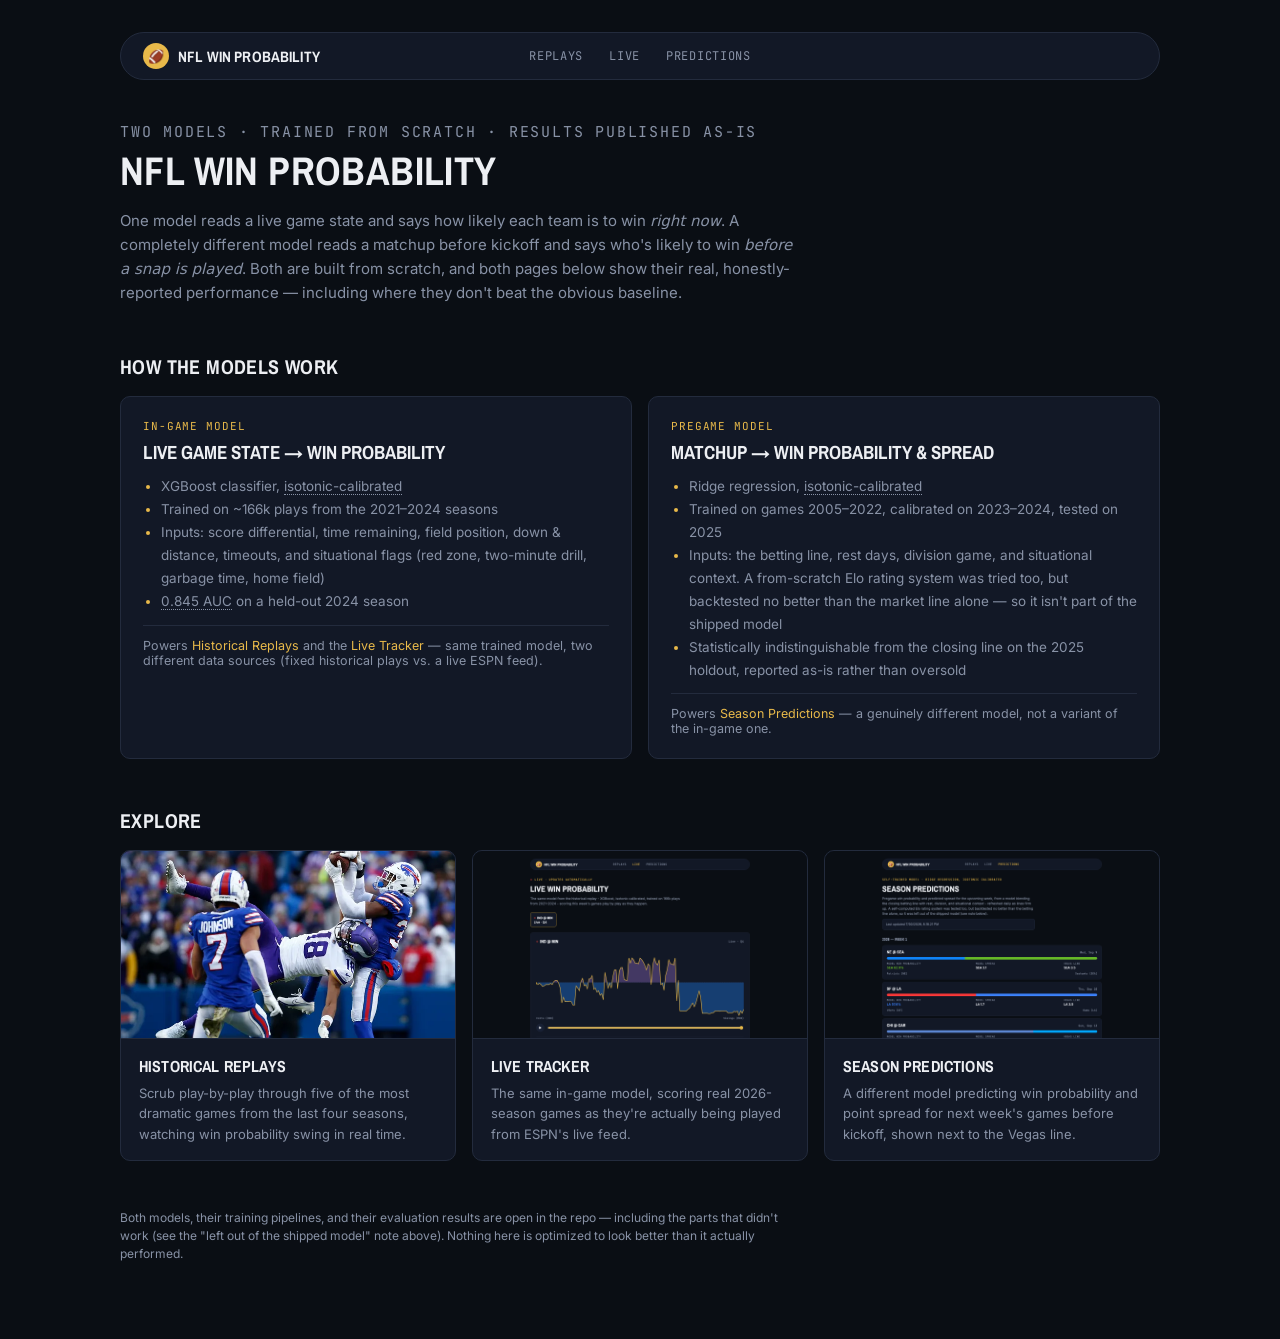
==== commit 623b9276: "Address /impeccable critique findings: jargon glosses, live-dot state, layout, guards - Gloss AUC, i" ====
--- a/frontend/index.html
+++ b/frontend/index.html
@@ -233,6 +233,10 @@
     line-height: 1.5;
     max-width: 680px;
   }
+  .term {
+    cursor: help;
+    border-bottom: 1px dotted var(--text-secondary);
+  }
   :focus-visible {
     outline: 2px solid var(--gold);
     outline-offset: 2px;
@@ -267,10 +271,10 @@
         <div class="kind">In-game model</div>
         <h3>Live game state &rarr; win probability</h3>
         <ul>
-          <li>XGBoost classifier, isotonic-calibrated</li>
+          <li>XGBoost classifier, <span class="term" title="Adjusted so a predicted 70% actually wins about 70% of the time - not just ranked correctly, but numerically honest.">isotonic-calibrated</span></li>
           <li>Trained on ~166k plays from the 2021&ndash;2024 seasons</li>
           <li>Inputs: score differential, time remaining, field position, down &amp; distance, timeouts, and situational flags (red zone, two-minute drill, garbage time, home field)</li>
-          <li>0.845 AUC on a held-out 2024 season</li>
+          <li><span class="term" title="A 0-1 score of how well the model ranks likely winners over losers. 0.5 is a coin flip, 1.0 is perfect.">0.845 AUC</span> on a held-out 2024 season</li>
         </ul>
         <div class="powers">Powers <a href="./replays.html">Historical Replays</a> and the <a href="./live.html">Live Tracker</a> &mdash; same trained model, two different data sources (fixed historical plays vs. a live ESPN feed).</div>
       </div>
@@ -278,7 +282,7 @@
         <div class="kind">Pregame model</div>
         <h3>Matchup &rarr; win probability &amp; spread</h3>
         <ul>
-          <li>Ridge regression, isotonic-calibrated</li>
+          <li>Ridge regression, <span class="term" title="Adjusted so a predicted 70% actually wins about 70% of the time - not just ranked correctly, but numerically honest.">isotonic-calibrated</span></li>
           <li>Trained on games 2005&ndash;2022, calibrated on 2023&ndash;2024, tested on 2025</li>
           <li>Inputs: the betting line, rest days, division game, and situational context. A from-scratch Elo rating system was tried too, but backtested no better than the market line alone &mdash; so it isn't part of the shipped model</li>
           <li>Statistically indistinguishable from the closing line on the 2025 holdout, reported as-is rather than oversold</li>
